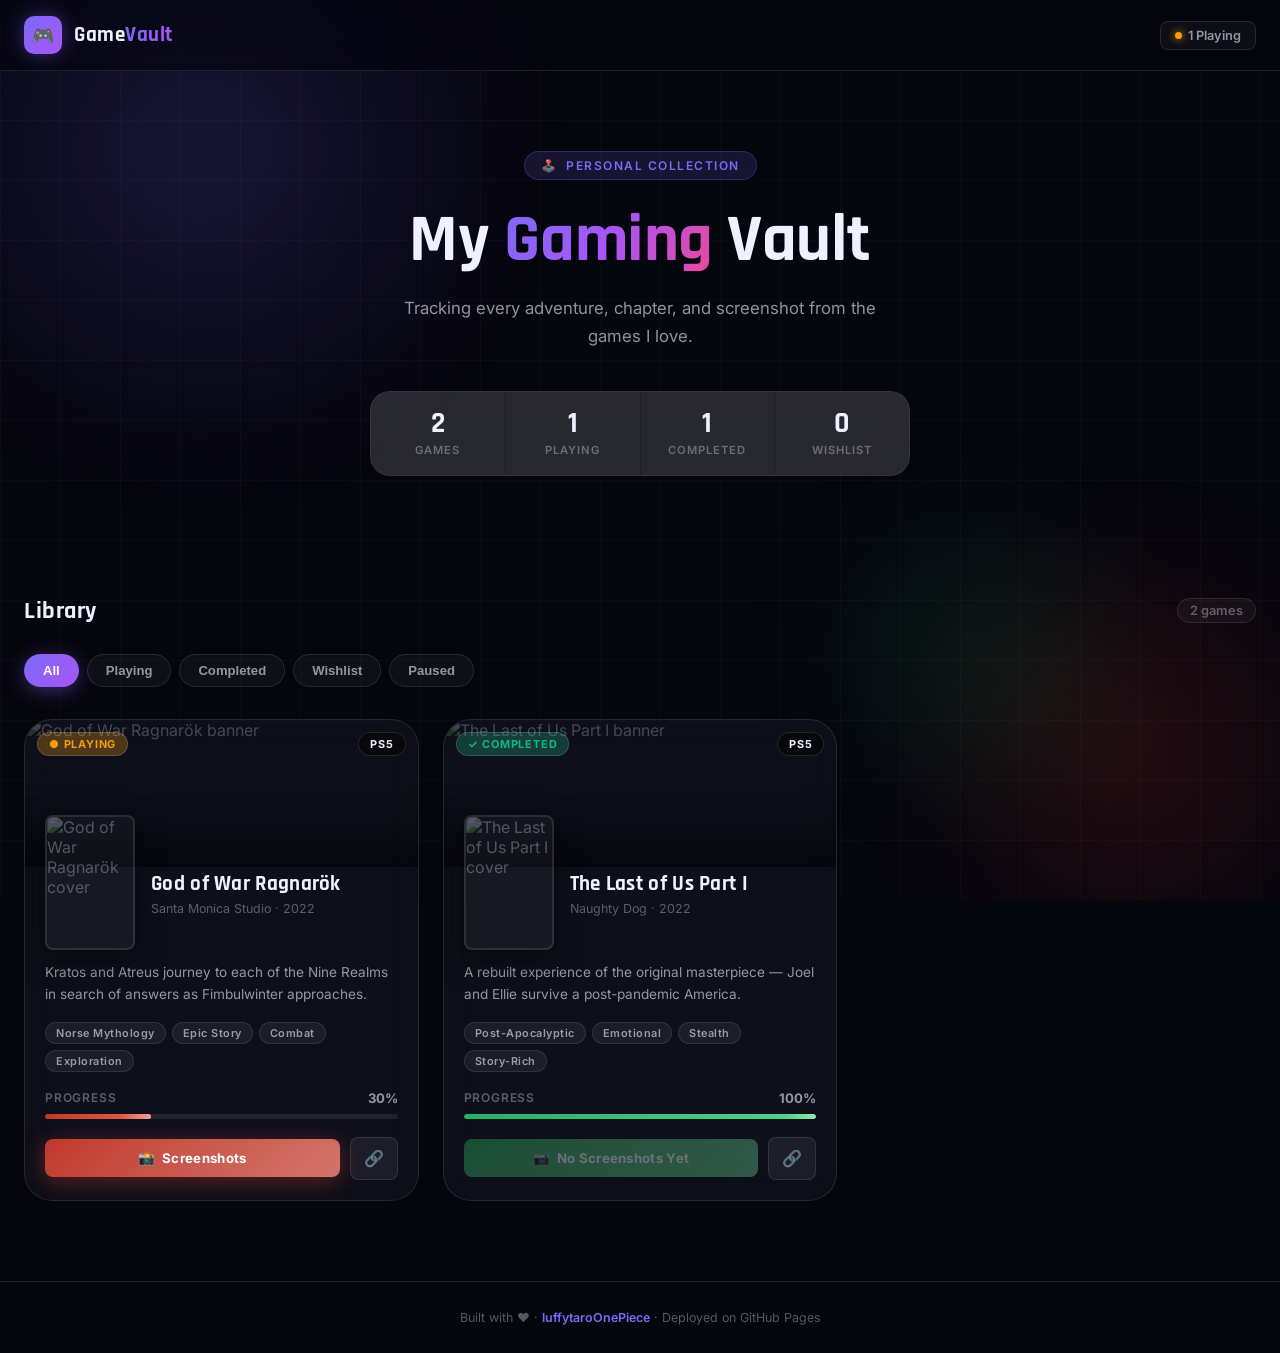
==== index.html @ b3638959 "🎮 Initial release: GameVault gaming tracker - Modern glassmorphism UI with animated background - Ste" ====
<!DOCTYPE html>
<html lang="en">
<head>
  <meta charset="UTF-8" />
  <meta name="viewport" content="width=device-width, initial-scale=1.0" />
  <meta name="description" content="A personal gaming tracker — tracking playthroughs, screenshots and progress across my favorite games." />
  <title>GameVault · My Gaming Tracker</title>
  <link rel="icon" href="data:image/svg+xml,<svg xmlns='http://www.w3.org/2000/svg' viewBox='0 0 100 100'><text y='.9em' font-size='90'>🎮</text></svg>" />
  <link rel="stylesheet" href="css/style.css" />
</head>
<body>
  <!-- Animated Background -->
  <div class="bg-canvas" aria-hidden="true">
    <div class="bg-grid"></div>
    <div class="bg-orb bg-orb-1"></div>
    <div class="bg-orb bg-orb-2"></div>
    <div class="bg-orb bg-orb-3"></div>
  </div>

  <div class="page-wrapper">
    <!-- Navigation -->
    <nav class="nav" role="navigation" aria-label="Main navigation">
      <div class="container nav-inner">
        <a href="index.html" class="nav-logo" aria-label="GameVault Home">
          <div class="nav-logo-icon" aria-hidden="true">🎮</div>
          <span class="nav-logo-text">Game<span>Vault</span></span>
        </a>
        <div class="nav-right">
          <div class="nav-stat" id="nav-playing-count" title="Currently playing">
            <span class="dot" aria-hidden="true"></span>
            <span id="playing-label">— Playing</span>
          </div>
        </div>
      </div>
    </nav>

    <main>
      <!-- Hero -->
      <section class="hero container" aria-label="Page header">
        <div class="hero-label" aria-hidden="true">🕹️ &nbsp;Personal Collection</div>
        <h1 class="hero-title">My <span>Gaming</span> Vault</h1>
        <p class="hero-subtitle">
          Tracking every adventure, chapter, and screenshot from the games I love.
        </p>

        <!-- Stats Bar -->
        <div class="stats-bar" id="stats-bar" role="region" aria-label="Collection statistics">
          <div class="stat-item">
            <div class="stat-value" id="stat-total">0</div>
            <div class="stat-label">Games</div>
          </div>
          <div class="stat-item">
            <div class="stat-value" id="stat-playing">0</div>
            <div class="stat-label">Playing</div>
          </div>
          <div class="stat-item">
            <div class="stat-value" id="stat-completed">0</div>
            <div class="stat-label">Completed</div>
          </div>
          <div class="stat-item">
            <div class="stat-value" id="stat-wishlist">0</div>
            <div class="stat-label">Wishlist</div>
          </div>
        </div>
      </section>

      <!-- Games Section -->
      <section class="container" aria-label="Game library">
        <div class="section-header">
          <h2 class="section-title">Library</h2>
          <span class="section-count" id="section-count">— games</span>
        </div>

        <!-- Filter Tabs -->
        <div class="filter-tabs" role="tablist" aria-label="Filter games by status">
          <button class="filter-tab active" role="tab" aria-selected="true"  data-filter="all"       id="tab-all">All</button>
          <button class="filter-tab"        role="tab" aria-selected="false" data-filter="playing"   id="tab-playing">Playing</button>
          <button class="filter-tab"        role="tab" aria-selected="false" data-filter="completed" id="tab-completed">Completed</button>
          <button class="filter-tab"        role="tab" aria-selected="false" data-filter="wishlist"  id="tab-wishlist">Wishlist</button>
          <button class="filter-tab"        role="tab" aria-selected="false" data-filter="paused"    id="tab-paused">Paused</button>
        </div>

        <!-- Cards -->
        <div class="games-grid" id="games-grid" role="list" aria-label="Game cards">
          <!-- Rendered by app.js -->
        </div>
      </section>
    </main>

    <!-- Footer -->
    <footer class="footer container">
      <p>Built with ❤️ · <a href="https://github.com/luffytaroOnePiece" target="_blank" rel="noopener">luffytaroOnePiece</a> · Deployed on GitHub Pages</p>
    </footer>
  </div>

  <!-- Scripts -->
  <script src="data/games.js"></script>
  <script src="js/app.js"></script>
</body>
</html>
---- css/style.css ----
/* ============================================================
   GAMING TRACKER — Global Design System
   Modern Glassmorphism · Dark Theme · Premium Feel
   ============================================================ */

@import url('https://fonts.googleapis.com/css2?family=Inter:wght@300;400;500;600;700;800;900&family=Rajdhani:wght@500;600;700&display=swap');

/* ─── CSS Custom Properties ──────────────────────────────── */
:root {
  --bg-primary: #05050d;
  --bg-secondary: #0d0d1a;
  --bg-card: rgba(255, 255, 255, 0.045);
  --bg-card-hover: rgba(255, 255, 255, 0.075);
  --glass-border: rgba(255, 255, 255, 0.10);
  --glass-border-hover: rgba(255, 255, 255, 0.22);

  --text-primary: #f0f0ff;
  --text-secondary: rgba(240, 240, 255, 0.6);
  --text-muted: rgba(240, 240, 255, 0.35);

  --accent: #7c6af7;
  --accent-glow: rgba(124, 106, 247, 0.4);
  --accent-dim: rgba(124, 106, 247, 0.15);

  --status-playing: #f59e0b;
  --status-completed: #10b981;
  --status-wishlist: #6366f1;
  --status-paused: #64748b;

  --radius-sm: 8px;
  --radius-md: 14px;
  --radius-lg: 20px;
  --radius-xl: 28px;

  --transition-fast: 0.18s cubic-bezier(0.4, 0, 0.2, 1);
  --transition-med: 0.3s cubic-bezier(0.4, 0, 0.2, 1);
  --transition-slow: 0.5s cubic-bezier(0.4, 0, 0.2, 1);

  --blur-glass: blur(22px) saturate(150%);
  --blur-heavy: blur(40px);

  --font-body: 'Inter', sans-serif;
  --font-title: 'Rajdhani', sans-serif;
}

/* ─── Reset & Base ───────────────────────────────────────── */
*,
*::before,
*::after {
  box-sizing: border-box;
  margin: 0;
  padding: 0;
}

html {
  scroll-behavior: smooth;
  -webkit-font-smoothing: antialiased;
}

body {
  font-family: var(--font-body);
  background-color: var(--bg-primary);
  color: var(--text-primary);
  min-height: 100vh;
  overflow-x: hidden;
  position: relative;
}

/* ─── Animated Background ────────────────────────────────── */
.bg-canvas {
  position: fixed;
  inset: 0;
  z-index: 0;
  overflow: hidden;
  pointer-events: none;
}

.bg-orb {
  position: absolute;
  border-radius: 50%;
  filter: var(--blur-heavy);
  opacity: 0.18;
  animation: orb-drift 20s ease-in-out infinite alternate;
}

.bg-orb-1 {
  width: 700px;
  height: 700px;
  background: radial-gradient(circle, #7c6af7 0%, transparent 70%);
  top: -200px;
  left: -150px;
  animation-duration: 22s;
}

.bg-orb-2 {
  width: 500px;
  height: 500px;
  background: radial-gradient(circle, #c0392b 0%, transparent 70%);
  bottom: -100px;
  right: -100px;
  animation-duration: 18s;
  animation-delay: -6s;
}

.bg-orb-3 {
  width: 400px;
  height: 400px;
  background: radial-gradient(circle, #27ae60 0%, transparent 70%);
  top: 50%;
  left: 60%;
  animation-duration: 26s;
  animation-delay: -12s;
  opacity: 0.12;
}

.bg-grid {
  position: absolute;
  inset: 0;
  background-image:
    linear-gradient(rgba(255, 255, 255, 0.025) 1px, transparent 1px),
    linear-gradient(90deg, rgba(255, 255, 255, 0.025) 1px, transparent 1px);
  background-size: 60px 60px;
}

@keyframes orb-drift {
  0% {
    transform: translate(0, 0) scale(1);
  }

  100% {
    transform: translate(60px, 80px) scale(1.15);
  }
}

/* ─── Layout ─────────────────────────────────────────────── */
.page-wrapper {
  position: relative;
  z-index: 1;
  min-height: 100vh;
}

.container {
  max-width: 1280px;
  margin: 0 auto;
  padding: 0 24px;
}

/* ─── Navigation ─────────────────────────────────────────── */
.nav {
  position: sticky;
  top: 0;
  z-index: 100;
  padding: 16px 0;
  background: rgba(5, 5, 13, 0.65);
  backdrop-filter: var(--blur-glass);
  -webkit-backdrop-filter: var(--blur-glass);
  border-bottom: 1px solid var(--glass-border);
}

.nav-inner {
  display: flex;
  align-items: center;
  justify-content: space-between;
  gap: 16px;
}

.nav-logo {
  display: flex;
  align-items: center;
  gap: 12px;
  text-decoration: none;
}

.nav-logo-icon {
  width: 38px;
  height: 38px;
  background: linear-gradient(135deg, var(--accent), #a855f7);
  border-radius: 10px;
  display: flex;
  align-items: center;
  justify-content: center;
  font-size: 18px;
  box-shadow: 0 0 20px var(--accent-glow);
}

.nav-logo-text {
  font-family: var(--font-title);
  font-size: 1.3rem;
  font-weight: 700;
  letter-spacing: 0.5px;
  color: var(--text-primary);
}

.nav-logo-text span {
  background: linear-gradient(90deg, var(--accent), #a855f7);
  -webkit-background-clip: text;
  -webkit-text-fill-color: transparent;
  background-clip: text;
}

.nav-right {
  display: flex;
  align-items: center;
  gap: 12px;
}

.nav-stat {
  display: flex;
  align-items: center;
  gap: 6px;
  padding: 6px 14px;
  background: var(--bg-card);
  border: 1px solid var(--glass-border);
  border-radius: var(--radius-sm);
  font-size: 0.8rem;
  font-weight: 600;
  color: var(--text-secondary);
  backdrop-filter: blur(10px);
}

.nav-stat .dot {
  width: 7px;
  height: 7px;
  border-radius: 50%;
  background: var(--status-playing);
  box-shadow: 0 0 8px var(--status-playing);
  animation: pulse-dot 2s ease-in-out infinite;
}

@keyframes pulse-dot {

  0%,
  100% {
    opacity: 1;
    transform: scale(1);
  }

  50% {
    opacity: 0.5;
    transform: scale(0.8);
  }
}

/* ─── Hero Section ───────────────────────────────────────── */
.hero {
  padding: 80px 0 60px;
  text-align: center;
}

.hero-label {
  display: inline-flex;
  align-items: center;
  gap: 8px;
  padding: 6px 16px;
  background: var(--accent-dim);
  border: 1px solid rgba(124, 106, 247, 0.25);
  border-radius: 100px;
  font-size: 0.75rem;
  font-weight: 600;
  letter-spacing: 1.5px;
  text-transform: uppercase;
  color: var(--accent);
  margin-bottom: 24px;
}

.hero-title {
  font-family: var(--font-title);
  font-size: clamp(2.4rem, 6vw, 4.2rem);
  font-weight: 700;
  line-height: 1.1;
  letter-spacing: -0.5px;
  color: var(--text-primary);
  margin-bottom: 16px;
}

.hero-title span {
  background: linear-gradient(120deg, #7c6af7, #a855f7, #ec4899);
  -webkit-background-clip: text;
  -webkit-text-fill-color: transparent;
  background-clip: text;
}

.hero-subtitle {
  font-size: 1.05rem;
  color: var(--text-secondary);
  max-width: 500px;
  margin: 0 auto 40px;
  line-height: 1.7;
}

/* ─── Stats Bar ───────────────────────────────────────────── */
.stats-bar {
  display: flex;
  justify-content: center;
  gap: 1px;
  margin-bottom: 60px;
  background: var(--glass-border);
  border: 1px solid var(--glass-border);
  border-radius: var(--radius-lg);
  overflow: hidden;
  max-width: 540px;
  margin-left: auto;
  margin-right: auto;
  backdrop-filter: blur(12px);
}

.stat-item {
  flex: 1;
  text-align: center;
  padding: 18px 20px;
  background: var(--bg-card);
  transition: background var(--transition-fast);
}

.stat-item:hover {
  background: var(--bg-card-hover);
}

.stat-value {
  font-family: var(--font-title);
  font-size: 1.8rem;
  font-weight: 700;
  color: var(--text-primary);
  line-height: 1;
}

.stat-label {
  font-size: 0.7rem;
  font-weight: 600;
  letter-spacing: 1px;
  text-transform: uppercase;
  color: var(--text-muted);
  margin-top: 4px;
}

/* ─── Section Header ──────────────────────────────────────── */
.section-header {
  display: flex;
  align-items: center;
  justify-content: space-between;
  margin-bottom: 28px;
}

.section-title {
  font-family: var(--font-title);
  font-size: 1.5rem;
  font-weight: 700;
  letter-spacing: 0.5px;
  color: var(--text-primary);
}

.section-count {
  font-size: 0.8rem;
  font-weight: 600;
  color: var(--text-muted);
  padding: 4px 12px;
  background: var(--bg-card);
  border: 1px solid var(--glass-border);
  border-radius: 100px;
}

/* ─── Filter Tabs ─────────────────────────────────────────── */
.filter-tabs {
  display: flex;
  gap: 8px;
  margin-bottom: 32px;
  flex-wrap: wrap;
}

.filter-tab {
  padding: 8px 18px;
  background: var(--bg-card);
  border: 1px solid var(--glass-border);
  border-radius: 100px;
  font-size: 0.82rem;
  font-weight: 600;
  color: var(--text-secondary);
  cursor: pointer;
  transition: all var(--transition-fast);
  user-select: none;
}

.filter-tab:hover {
  background: var(--bg-card-hover);
  border-color: var(--glass-border-hover);
  color: var(--text-primary);
}

.filter-tab.active {
  background: linear-gradient(135deg, var(--accent), #a855f7);
  border-color: transparent;
  color: #fff;
  box-shadow: 0 4px 20px var(--accent-glow);
}

/* ─── Game Cards Grid ─────────────────────────────────────── */
.games-grid {
  display: grid;
  grid-template-columns: repeat(auto-fill, minmax(340px, 1fr));
  gap: 24px;
  margin-bottom: 80px;
}

/* ─── Game Card ───────────────────────────────────────────── */
.game-card {
  background: var(--bg-card);
  border: 1px solid var(--glass-border);
  border-radius: var(--radius-xl);
  overflow: hidden;
  backdrop-filter: var(--blur-glass);
  -webkit-backdrop-filter: var(--blur-glass);
  transition: all var(--transition-med);
  cursor: pointer;
  position: relative;
  animation: card-enter 0.6s var(--transition-med) both;
}

.game-card:nth-child(1) {
  animation-delay: 0.1s;
}

.game-card:nth-child(2) {
  animation-delay: 0.2s;
}

.game-card:nth-child(3) {
  animation-delay: 0.3s;
}

.game-card:nth-child(4) {
  animation-delay: 0.4s;
}

@keyframes card-enter {
  from {
    opacity: 0;
    transform: translateY(30px);
  }

  to {
    opacity: 1;
    transform: translateY(0);
  }
}

.game-card:hover {
  transform: translateY(-6px);
  border-color: var(--glass-border-hover);
  box-shadow: 0 24px 60px rgba(0, 0, 0, 0.5);
}

/* Card accent glow (set per-card via JS inline style) */
.game-card::before {
  content: '';
  position: absolute;
  inset: 0;
  border-radius: inherit;
  opacity: 0;
  transition: opacity var(--transition-med);
  pointer-events: none;
  z-index: 0;
}

.game-card:hover::before {
  opacity: 1;
}

/* Banner Strip (landscape hero — top of card) */
.card-banner {
  position: relative;
  width: 100%;
  aspect-ratio: 16/6;
  overflow: hidden;
  flex-shrink: 0;
}

.card-banner img {
  width: 100%;
  height: 100%;
  object-fit: cover;
  transition: transform var(--transition-slow);
  filter: brightness(0.85) saturate(1.1);
}

.game-card:hover .card-banner img {
  transform: scale(1.04);
}

.card-banner-overlay {
  position: absolute;
  inset: 0;
  background: linear-gradient(to bottom, transparent 40%, rgba(5, 5, 13, 0.82) 100%);
}

/* Portrait Cover (Steam 600×900) */
.card-cover-row {
  display: flex;
  gap: 16px;
  align-items: flex-start;
  padding: 0 20px;
  margin-top: -52px;
  position: relative;
  z-index: 2;
}

.card-cover {
  width: 90px;
  flex-shrink: 0;
  border-radius: var(--radius-sm);
  overflow: hidden;
  box-shadow: 0 8px 28px rgba(0, 0, 0, 0.55);
  border: 2px solid rgba(255, 255, 255, 0.1);
  aspect-ratio: 2/3;
  background: rgba(255, 255, 255, 0.04);
}

.card-cover img {
  width: 100%;
  height: 100%;
  object-fit: cover;
  display: block;
  transition: transform var(--transition-slow);
}

.game-card:hover .card-cover img {
  transform: scale(1.04);
}

.card-cover-meta {
  flex: 1;
  min-width: 0;
  padding-top: 56px;
}

/* Status Badge */
.card-status-badge {
  position: absolute;
  top: 12px;
  left: 12px;
  padding: 4px 11px;
  border-radius: 100px;
  font-size: 0.68rem;
  font-weight: 700;
  letter-spacing: 0.8px;
  text-transform: uppercase;
  backdrop-filter: blur(12px);
  border: 1px solid rgba(255, 255, 255, 0.15);
  z-index: 3;
}

.status-playing {
  background: rgba(245, 158, 11, 0.25);
  color: #f59e0b;
}

.status-completed {
  background: rgba(16, 185, 129, 0.25);
  color: #10b981;
}

.status-wishlist {
  background: rgba(99, 102, 241, 0.25);
  color: #818cf8;
}

.status-paused {
  background: rgba(100, 116, 139, 0.25);
  color: #94a3b8;
}

.card-platform-badge {
  position: absolute;
  top: 12px;
  right: 12px;
  padding: 4px 11px;
  border-radius: 100px;
  font-size: 0.68rem;
  font-weight: 700;
  letter-spacing: 0.8px;
  background: rgba(0, 0, 0, 0.55);
  color: var(--text-primary);
  backdrop-filter: blur(12px);
  border: 1px solid rgba(255, 255, 255, 0.12);
  z-index: 3;
}

/* Card Body */
.card-body {
  padding: 12px 20px 20px;
  position: relative;
  z-index: 1;
}

.card-title {
  font-family: var(--font-title);
  font-size: 1.3rem;
  font-weight: 700;
  letter-spacing: 0.3px;
  margin-bottom: 4px;
  color: var(--text-primary);
}

.card-subtitle {
  font-size: 0.78rem;
  color: var(--text-muted);
  margin-bottom: 12px;
}

.card-description {
  font-size: 0.85rem;
  color: var(--text-secondary);
  line-height: 1.6;
  margin-bottom: 16px;
  display: -webkit-box;
  -webkit-line-clamp: 2;
  line-clamp: 2;
  -webkit-box-orient: vertical;
  overflow: hidden;
}

/* Tags */
.card-tags {
  display: flex;
  flex-wrap: wrap;
  gap: 6px;
  margin-bottom: 18px;
}

.card-tag {
  font-size: 0.68rem;
  font-weight: 600;
  letter-spacing: 0.5px;
  padding: 3px 10px;
  background: rgba(255, 255, 255, 0.06);
  border: 1px solid rgba(255, 255, 255, 0.09);
  border-radius: 100px;
  color: var(--text-secondary);
}

/* Progress */
.card-progress-section {
  margin-bottom: 18px;
}

.card-progress-header {
  display: flex;
  justify-content: space-between;
  align-items: center;
  margin-bottom: 8px;
}

.card-progress-label {
  font-size: 0.75rem;
  font-weight: 600;
  color: var(--text-muted);
  text-transform: uppercase;
  letter-spacing: 0.8px;
}

.card-progress-value {
  font-size: 0.82rem;
  font-weight: 700;
  color: var(--text-secondary);
}

.progress-bar-track {
  height: 5px;
  background: rgba(255, 255, 255, 0.08);
  border-radius: 100px;
  overflow: hidden;
}

.progress-bar-fill {
  height: 100%;
  border-radius: 100px;
  transition: width 1.2s cubic-bezier(0.4, 0, 0.2, 1);
  position: relative;
}

.progress-bar-fill::after {
  content: '';
  position: absolute;
  right: 0;
  top: 0;
  bottom: 0;
  width: 30px;
  background: linear-gradient(90deg, transparent, rgba(255, 255, 255, 0.4));
  border-radius: 100px;
}

/* Card Actions */
.card-actions {
  display: flex;
  gap: 10px;
  align-items: center;
}

.btn-primary {
  flex: 1;
  padding: 11px 16px;
  border: none;
  border-radius: var(--radius-sm);
  font-family: var(--font-body);
  font-size: 0.83rem;
  font-weight: 700;
  letter-spacing: 0.3px;
  cursor: pointer;
  transition: all var(--transition-fast);
  display: flex;
  align-items: center;
  justify-content: center;
  gap: 7px;
  text-decoration: none;
  white-space: nowrap;
}

.btn-accent {
  background: linear-gradient(135deg, var(--game-accent, var(--accent)), color-mix(in srgb, var(--game-accent, var(--accent)) 70%, #fff));
  color: #fff;
  box-shadow: 0 4px 20px var(--game-glow, var(--accent-glow));
}

.btn-accent:hover {
  transform: translateY(-1px);
  box-shadow: 0 8px 30px var(--game-glow, var(--accent-glow));
}

.btn-accent:disabled,
.btn-accent.disabled {
  opacity: 0.4;
  cursor: not-allowed;
  transform: none;
  box-shadow: none;
}

.btn-ghost {
  padding: 11px 13px;
  background: rgba(255, 255, 255, 0.06);
  border: 1px solid var(--glass-border);
  border-radius: var(--radius-sm);
  color: var(--text-secondary);
  cursor: pointer;
  transition: all var(--transition-fast);
  font-size: 1rem;
  display: flex;
  align-items: center;
}

.btn-ghost:hover {
  background: rgba(255, 255, 255, 0.1);
  border-color: var(--glass-border-hover);
  color: var(--text-primary);
}

/* ─── Footer ─────────────────────────────────────────────── */
.footer {
  padding: 28px 0;
  border-top: 1px solid var(--glass-border);
  text-align: center;
  font-size: 0.78rem;
  color: var(--text-muted);
}

.footer a {
  color: var(--accent);
  text-decoration: none;
  font-weight: 600;
  transition: color var(--transition-fast);
}

.footer a:hover {
  color: var(--text-primary);
}

/* ─── Empty State ─────────────────────────────────────────── */
.empty-state {
  text-align: center;
  padding: 80px 24px;
  color: var(--text-muted);
  grid-column: 1 / -1;
}

.empty-state-icon {
  font-size: 3rem;
  margin-bottom: 16px;
  opacity: 0.4;
}

.empty-state-text {
  font-size: 1rem;
}

/* ─── Game Detail Page ───────────────────────────────────── */
.detail-hero {
  position: relative;
  height: 420px;
  overflow: hidden;
  margin-bottom: -80px;
}

.detail-hero-bg {
  position: absolute;
  inset: 0;
}

.detail-hero-bg img {
  width: 100%;
  height: 100%;
  object-fit: cover;
  filter: brightness(0.35) saturate(1.2);
}

.detail-hero-gradient {
  position: absolute;
  inset: 0;
  background: linear-gradient(to bottom,
      transparent 0%,
      rgba(5, 5, 13, 0.3) 50%,
      var(--bg-primary) 100%);
}

.detail-content {
  position: relative;
  padding-top: 40px;
}

.detail-card {
  background: var(--bg-card);
  border: 1px solid var(--glass-border);
  border-radius: var(--radius-xl);
  backdrop-filter: var(--blur-glass);
  -webkit-backdrop-filter: var(--blur-glass);
  padding: 32px;
  margin-bottom: 32px;
}

.detail-header {
  display: flex;
  gap: 28px;
  align-items: flex-start;
  margin-bottom: 24px;
}

.detail-cover-thumb {
  width: 130px;
  flex-shrink: 0;
  border-radius: var(--radius-md);
  overflow: hidden;
  box-shadow: 0 8px 32px rgba(0, 0, 0, 0.5);
}

.detail-cover-thumb img {
  width: 100%;
  height: auto;
  display: block;
}

.detail-meta {
  flex: 1;
  min-width: 0;
}

.back-link {
  display: inline-flex;
  align-items: center;
  gap: 7px;
  color: var(--text-muted);
  text-decoration: none;
  font-size: 0.82rem;
  font-weight: 600;
  margin-bottom: 16px;
  transition: color var(--transition-fast);
  letter-spacing: 0.3px;
}

.back-link:hover {
  color: var(--text-primary);
}

.detail-title {
  font-family: var(--font-title);
  font-size: clamp(1.6rem, 4vw, 2.4rem);
  font-weight: 700;
  margin-bottom: 6px;
  line-height: 1.1;
}

.detail-subtitle {
  font-size: 0.85rem;
  color: var(--text-muted);
  margin-bottom: 14px;
}

.detail-badges {
  display: flex;
  flex-wrap: wrap;
  gap: 8px;
  margin-bottom: 16px;
}

.detail-description {
  font-size: 0.92rem;
  color: var(--text-secondary);
  line-height: 1.7;
}

/* ─── Chapter Accordion ───────────────────────────────────── */
.chapters-section {
  margin-bottom: 32px;
}

.chapters-title {
  font-family: var(--font-title);
  font-size: 1.3rem;
  font-weight: 700;
  margin-bottom: 16px;
  color: var(--text-primary);
}

.chapter-item {
  background: var(--bg-card);
  border: 1px solid var(--glass-border);
  border-radius: var(--radius-md);
  overflow: hidden;
  backdrop-filter: blur(10px);
  -webkit-backdrop-filter: blur(10px);
  margin-bottom: 10px;
  transition: border-color var(--transition-fast);
}

.chapter-item.open {
  border-color: var(--glass-border-hover);
}

.chapter-header {
  display: flex;
  align-items: center;
  gap: 14px;
  padding: 18px 20px;
  cursor: pointer;
  user-select: none;
  transition: background var(--transition-fast);
}

.chapter-header:hover {
  background: rgba(255, 255, 255, 0.03);
}

.chapter-number {
  font-family: var(--font-title);
  font-size: 0.7rem;
  font-weight: 700;
  letter-spacing: 1.5px;
  padding: 4px 10px;
  border-radius: 100px;
  background: var(--chapter-accent, rgba(124, 106, 247, 0.2));
  color: var(--chapter-accent-text, var(--accent));
  text-transform: uppercase;
  white-space: nowrap;
}

.chapter-name {
  flex: 1;
  font-size: 0.96rem;
  font-weight: 600;
  color: var(--text-primary);
}

.chapter-count {
  font-size: 0.78rem;
  color: var(--text-muted);
  white-space: nowrap;
}

.chapter-chevron {
  font-size: 0.7rem;
  color: var(--text-muted);
  transition: transform var(--transition-fast);
}

.chapter-item.open .chapter-chevron {
  transform: rotate(180deg);
}

.chapter-body {
  display: none;
  padding: 0 20px 20px;
}

.chapter-item.open .chapter-body {
  display: block;
}

/* ─── Screenshot Grid ─────────────────────────────────────── */
.screenshot-grid {
  display: grid;
  grid-template-columns: repeat(auto-fill, minmax(200px, 1fr));
  gap: 10px;
}

.screenshot-thumb {
  aspect-ratio: 16/9;
  border-radius: var(--radius-sm);
  overflow: hidden;
  cursor: pointer;
  position: relative;
  background: rgba(255, 255, 255, 0.04);
}

.screenshot-thumb img {
  width: 100%;
  height: 100%;
  object-fit: cover;
  transition: transform var(--transition-med);
  display: block;
}

.screenshot-thumb:hover img {
  transform: scale(1.08);
}

.screenshot-thumb-overlay {
  position: absolute;
  inset: 0;
  background: rgba(0, 0, 0, 0.35);
  display: flex;
  align-items: center;
  justify-content: center;
  opacity: 0;
  transition: opacity var(--transition-fast);
  font-size: 1.4rem;
}

.screenshot-thumb:hover .screenshot-thumb-overlay {
  opacity: 1;
}

/* Loading skeleton */
.screenshot-thumb.loading {
  animation: skeleton-shimmer 1.5s infinite;
}

@keyframes skeleton-shimmer {
  0% {
    background: rgba(255, 255, 255, 0.04);
  }

  50% {
    background: rgba(255, 255, 255, 0.09);
  }

  100% {
    background: rgba(255, 255, 255, 0.04);
  }
}

/* ─── Lightbox ────────────────────────────────────────────── */
.lightbox {
  position: fixed;
  inset: 0;
  z-index: 1000;
  display: flex;
  align-items: center;
  justify-content: center;
  background: rgba(0, 0, 0, 0.92);
  backdrop-filter: blur(10px);
  -webkit-backdrop-filter: blur(10px);
  opacity: 0;
  pointer-events: none;
  transition: opacity var(--transition-med);
}

.lightbox.visible {
  opacity: 1;
  pointer-events: all;
}

.lightbox-close {
  position: absolute;
  top: 20px;
  right: 20px;
  width: 44px;
  height: 44px;
  background: rgba(255, 255, 255, 0.1);
  border: 1px solid rgba(255, 255, 255, 0.15);
  border-radius: 50%;
  color: #fff;
  font-size: 1.2rem;
  cursor: pointer;
  display: flex;
  align-items: center;
  justify-content: center;
  transition: all var(--transition-fast);
  z-index: 10;
}

.lightbox-close:hover {
  background: rgba(255, 255, 255, 0.2);
}

.lightbox-img-wrap {
  position: relative;
  max-width: 90vw;
  max-height: 85vh;
  display: flex;
  align-items: center;
  justify-content: center;
}

.lightbox-img {
  max-width: 90vw;
  max-height: 85vh;
  border-radius: var(--radius-md);
  object-fit: contain;
  box-shadow: 0 24px 80px rgba(0, 0, 0, 0.7);
  transition: opacity var(--transition-fast);
}

.lightbox-nav {
  position: absolute;
  top: 50%;
  transform: translateY(-50%);
  width: 48px;
  height: 48px;
  background: rgba(255, 255, 255, 0.1);
  border: 1px solid rgba(255, 255, 255, 0.15);
  border-radius: 50%;
  color: #fff;
  font-size: 1rem;
  cursor: pointer;
  display: flex;
  align-items: center;
  justify-content: center;
  transition: all var(--transition-fast);
}

.lightbox-nav:hover {
  background: rgba(255, 255, 255, 0.2);
}

.lightbox-prev {
  left: -64px;
}

.lightbox-next {
  right: -64px;
}

.lightbox-counter {
  position: absolute;
  bottom: -36px;
  left: 50%;
  transform: translateX(-50%);
  font-size: 0.8rem;
  color: rgba(255, 255, 255, 0.5);
  white-space: nowrap;
}

.lightbox-info {
  position: absolute;
  bottom: 24px;
  left: 0;
  right: 0;
  text-align: center;
}

/* ─── Loading / Spinner ───────────────────────────────────── */
.loading-overlay {
  display: flex;
  flex-direction: column;
  align-items: center;
  padding: 60px;
  gap: 16px;
  color: var(--text-muted);
  font-size: 0.9rem;
}

.spinner {
  width: 36px;
  height: 36px;
  border: 3px solid rgba(255, 255, 255, 0.08);
  border-top-color: var(--accent);
  border-radius: 50%;
  animation: spin 0.9s linear infinite;
}

@keyframes spin {
  to {
    transform: rotate(360deg);
  }
}

/* ─── Error State ─────────────────────────────────────────── */
.error-state {
  text-align: center;
  padding: 48px;
  color: #ef4444;
  font-size: 0.92rem;
  opacity: 0.8;
}

/* ─── Utility ─────────────────────────────────────────────── */
.sr-only {
  position: absolute;
  width: 1px;
  height: 1px;
  overflow: hidden;
  clip: rect(0, 0, 0, 0);
}

.hidden {
  display: none !important;
}

/* ─── Responsive ─────────────────────────────────────────── */
@media (max-width: 768px) {
  .hero {
    padding: 50px 0 40px;
  }

  .stats-bar {
    max-width: 100%;
  }

  .games-grid {
    grid-template-columns: 1fr;
  }

  .detail-hero {
    height: 280px;
  }

  .detail-header {
    flex-direction: column;
    gap: 16px;
  }

  .detail-cover-thumb {
    width: 100%;
    max-width: 200px;
  }

  .lightbox-prev {
    left: 8px;
  }

  .lightbox-next {
    right: 8px;
  }

  .lightbox-img {
    max-width: 95vw;
  }

  .screenshot-grid {
    grid-template-columns: repeat(2, 1fr);
  }
}

@media (max-width: 480px) {
  .container {
    padding: 0 16px;
  }

  .nav-stat {
    display: none;
  }

  .filter-tabs {
    gap: 6px;
  }

  .filter-tab {
    padding: 6px 14px;
    font-size: 0.78rem;
  }

  .card-body {
    padding: 16px;
  }
}
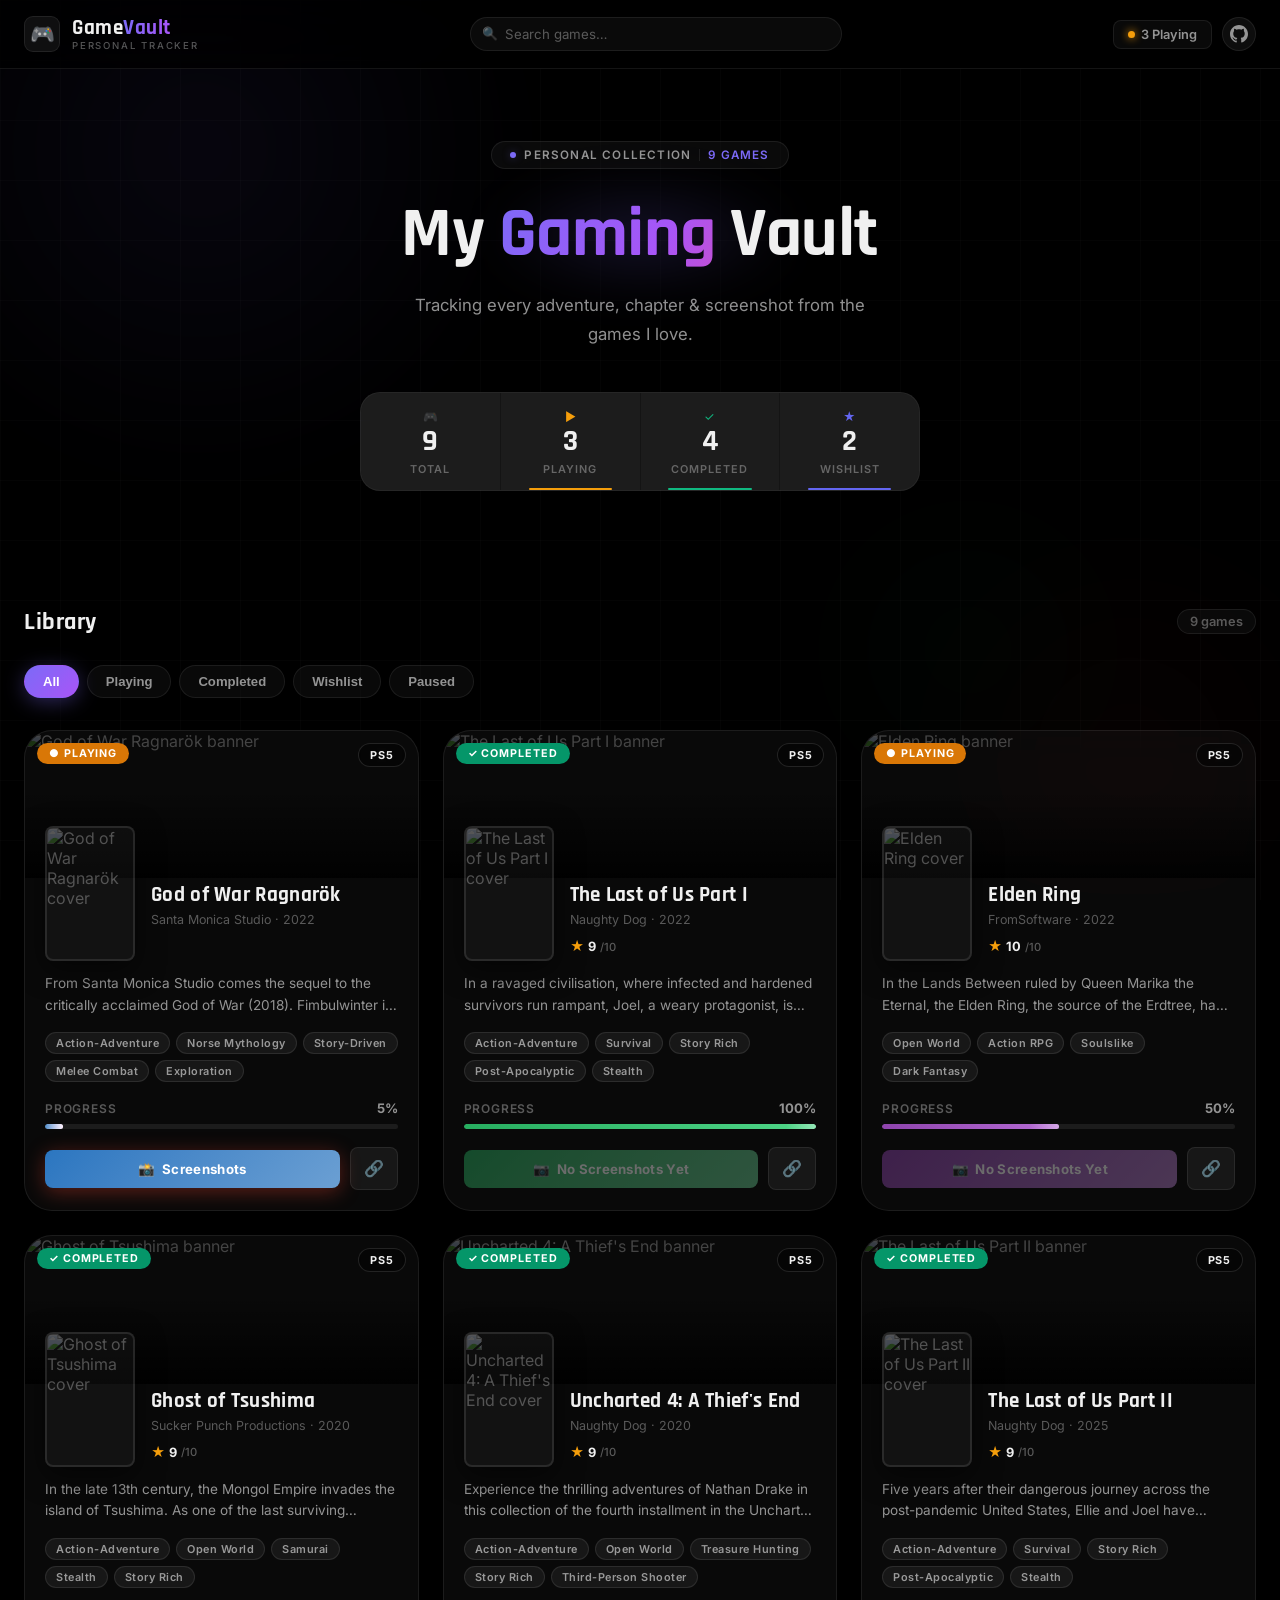
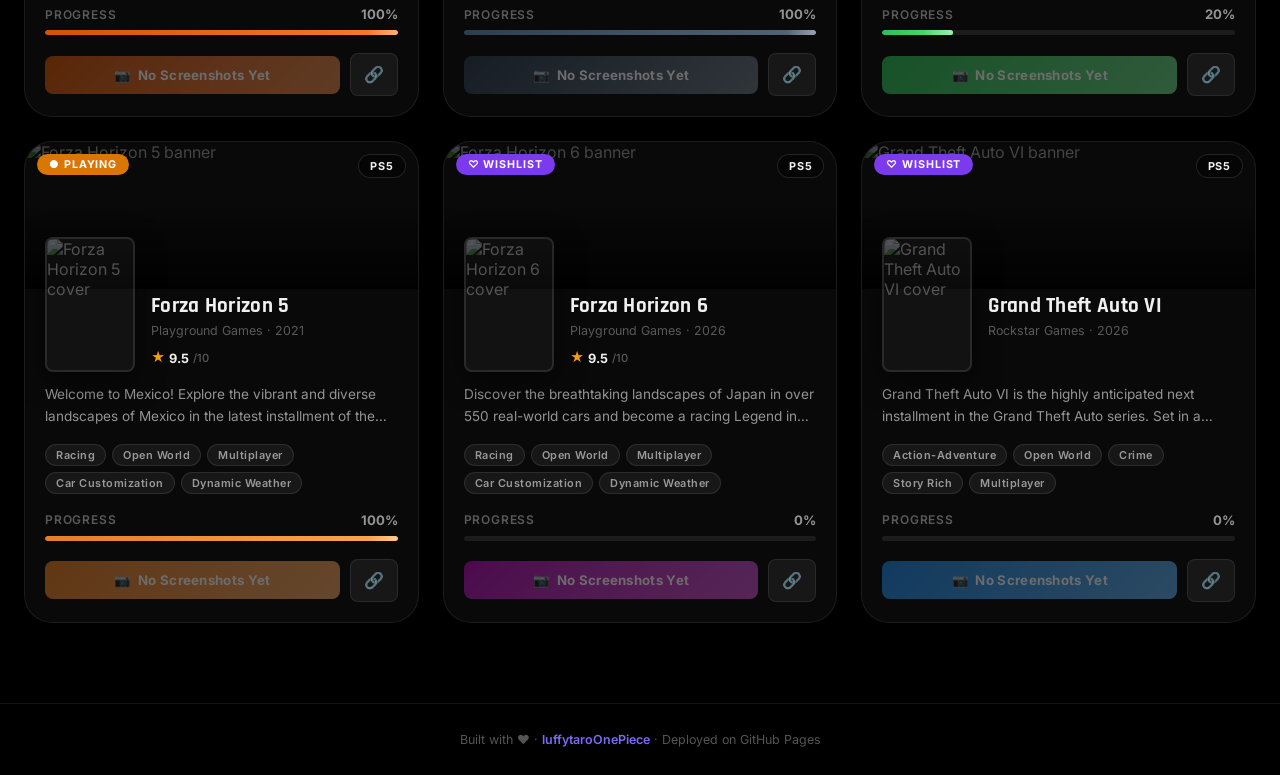
==== commit 74946b11: "games" ====
--- a/index.html
+++ b/index.html
@@ -23,13 +23,35 @@
       <div class="container nav-inner">
         <a href="index.html" class="nav-logo" aria-label="GameVault Home">
           <div class="nav-logo-icon" aria-hidden="true">🎮</div>
-          <span class="nav-logo-text">Game<span>Vault</span></span>
+          <div class="nav-logo-wordmark">
+            <span class="nav-logo-text">Game<span>Vault</span></span>
+            <span class="nav-logo-tagline">Personal Tracker</span>
+          </div>
         </a>
+
+        <div class="nav-center">
+          <div class="nav-search-wrap">
+            <span class="nav-search-icon" aria-hidden="true">🔍</span>
+            <input
+              type="text"
+              class="nav-search"
+              id="nav-search"
+              placeholder="Search games…"
+              aria-label="Search games"
+              autocomplete="off"
+              spellcheck="false"
+            />
+          </div>
+        </div>
+
         <div class="nav-right">
           <div class="nav-stat" id="nav-playing-count" title="Currently playing">
             <span class="dot" aria-hidden="true"></span>
             <span id="playing-label">— Playing</span>
           </div>
+          <a href="https://github.com/luffytaroOnePiece" target="_blank" rel="noopener" class="nav-github" aria-label="GitHub profile" title="GitHub">
+            <svg width="18" height="18" viewBox="0 0 24 24" fill="currentColor" aria-hidden="true"><path d="M12 0C5.37 0 0 5.37 0 12c0 5.3 3.438 9.8 8.205 11.385.6.113.82-.258.82-.577 0-.285-.01-1.04-.015-2.04-3.338.724-4.042-1.61-4.042-1.61-.546-1.385-1.335-1.755-1.335-1.755-1.087-.744.084-.729.084-.729 1.205.084 1.838 1.236 1.838 1.236 1.07 1.835 2.809 1.305 3.495.998.108-.776.417-1.305.76-1.605-2.665-.3-5.466-1.332-5.466-5.93 0-1.31.465-2.38 1.235-3.22-.135-.303-.54-1.523.105-3.176 0 0 1.005-.322 3.3 1.23.96-.267 1.98-.399 3-.405 1.02.006 2.04.138 3 .405 2.28-1.552 3.285-1.23 3.285-1.23.645 1.653.24 2.873.12 3.176.765.84 1.23 1.91 1.23 3.22 0 4.61-2.805 5.625-5.475 5.92.42.36.81 1.096.81 2.22 0 1.606-.015 2.896-.015 3.286 0 .315.21.69.825.57C20.565 21.795 24 17.295 24 12c0-6.63-5.37-12-12-12z"/></svg>
+          </a>
         </div>
       </div>
     </nav>
@@ -37,27 +59,41 @@
     <main>
       <!-- Hero -->
       <section class="hero container" aria-label="Page header">
-        <div class="hero-label" aria-hidden="true">🕹️ &nbsp;Personal Collection</div>
-        <h1 class="hero-title">My <span>Gaming</span> Vault</h1>
+        <div class="hero-eyebrow">
+          <span class="hero-dot" aria-hidden="true"></span>
+          <span class="hero-eyebrow-text">Personal Collection</span>
+          <span class="hero-divider" aria-hidden="true"></span>
+          <span class="hero-eyebrow-sub" id="hero-game-count">Loading…</span>
+        </div>
+
+        <div class="hero-title-wrap">
+          <div class="hero-title-glow" aria-hidden="true"></div>
+          <h1 class="hero-title">My <em>Gaming</em> Vault</h1>
+        </div>
+
         <p class="hero-subtitle">
-          Tracking every adventure, chapter, and screenshot from the games I love.
+          Tracking every adventure, chapter &amp; screenshot from the games I love.
         </p>
 
         <!-- Stats Bar -->
         <div class="stats-bar" id="stats-bar" role="region" aria-label="Collection statistics">
           <div class="stat-item">
+            <div class="stat-icon" aria-hidden="true">🎮</div>
             <div class="stat-value" id="stat-total">0</div>
-            <div class="stat-label">Games</div>
+            <div class="stat-label">Total</div>
           </div>
-          <div class="stat-item">
+          <div class="stat-item stat-playing">
+            <div class="stat-icon" aria-hidden="true">▶</div>
             <div class="stat-value" id="stat-playing">0</div>
             <div class="stat-label">Playing</div>
           </div>
-          <div class="stat-item">
+          <div class="stat-item stat-completed">
+            <div class="stat-icon" aria-hidden="true">✓</div>
             <div class="stat-value" id="stat-completed">0</div>
             <div class="stat-label">Completed</div>
           </div>
-          <div class="stat-item">
+          <div class="stat-item stat-wishlist">
+            <div class="stat-icon" aria-hidden="true">★</div>
             <div class="stat-value" id="stat-wishlist">0</div>
             <div class="stat-label">Wishlist</div>
           </div>
--- a/css/style.css
+++ b/css/style.css
@@ -7,20 +7,20 @@
 
 /* ─── CSS Custom Properties ──────────────────────────────── */
 :root {
-  --bg-primary: #05050d;
-  --bg-secondary: #0d0d1a;
-  --bg-card: rgba(255, 255, 255, 0.045);
-  --bg-card-hover: rgba(255, 255, 255, 0.075);
-  --glass-border: rgba(255, 255, 255, 0.10);
-  --glass-border-hover: rgba(255, 255, 255, 0.22);
-
-  --text-primary: #f0f0ff;
-  --text-secondary: rgba(240, 240, 255, 0.6);
-  --text-muted: rgba(240, 240, 255, 0.35);
+  --bg-primary: #000000;
+  --bg-secondary: #0a0a0a;
+  --bg-card: rgba(255, 255, 255, 0.035);
+  --bg-card-hover: rgba(255, 255, 255, 0.06);
+  --glass-border: rgba(255, 255, 255, 0.08);
+  --glass-border-hover: rgba(255, 255, 255, 0.18);
+
+  --text-primary: #f0f0f0;
+  --text-secondary: rgba(240, 240, 240, 0.6);
+  --text-muted: rgba(240, 240, 240, 0.35);
 
   --accent: #7c6af7;
-  --accent-glow: rgba(124, 106, 247, 0.4);
-  --accent-dim: rgba(124, 106, 247, 0.15);
+  --accent-glow: rgba(124, 106, 247, 0.35);
+  --accent-dim: rgba(124, 106, 247, 0.12);
 
   --status-playing: #f59e0b;
   --status-completed: #10b981;
@@ -36,7 +36,7 @@
   --transition-med: 0.3s cubic-bezier(0.4, 0, 0.2, 1);
   --transition-slow: 0.5s cubic-bezier(0.4, 0, 0.2, 1);
 
-  --blur-glass: blur(22px) saturate(150%);
+  --blur-glass: blur(22px) saturate(140%);
   --blur-heavy: blur(40px);
 
   --font-body: 'Inter', sans-serif;
@@ -79,7 +79,7 @@
   position: absolute;
   border-radius: 50%;
   filter: var(--blur-heavy);
-  opacity: 0.18;
+  opacity: 0.06;
   animation: orb-drift 20s ease-in-out infinite alternate;
 }
 
@@ -95,7 +95,7 @@
 .bg-orb-2 {
   width: 500px;
   height: 500px;
-  background: radial-gradient(circle, #c0392b 0%, transparent 70%);
+  background: radial-gradient(circle, #6b1a1a 0%, transparent 70%);
   bottom: -100px;
   right: -100px;
   animation-duration: 18s;
@@ -105,20 +105,20 @@
 .bg-orb-3 {
   width: 400px;
   height: 400px;
-  background: radial-gradient(circle, #27ae60 0%, transparent 70%);
+  background: radial-gradient(circle, #166534 0%, transparent 70%);
   top: 50%;
   left: 60%;
   animation-duration: 26s;
   animation-delay: -12s;
-  opacity: 0.12;
+  opacity: 0.04;
 }
 
 .bg-grid {
   position: absolute;
   inset: 0;
   background-image:
-    linear-gradient(rgba(255, 255, 255, 0.025) 1px, transparent 1px),
-    linear-gradient(90deg, rgba(255, 255, 255, 0.025) 1px, transparent 1px);
+    linear-gradient(rgba(255, 255, 255, 0.015) 1px, transparent 1px),
+    linear-gradient(90deg, rgba(255, 255, 255, 0.015) 1px, transparent 1px);
   background-size: 60px 60px;
 }
 
@@ -151,7 +151,7 @@
   top: 0;
   z-index: 100;
   padding: 16px 0;
-  background: rgba(5, 5, 13, 0.65);
+  background: rgba(0, 0, 0, 0.75);
   backdrop-filter: var(--blur-glass);
   -webkit-backdrop-filter: var(--blur-glass);
   border-bottom: 1px solid var(--glass-border);
@@ -172,15 +172,22 @@
 }
 
 .nav-logo-icon {
-  width: 38px;
-  height: 38px;
-  background: linear-gradient(135deg, var(--accent), #a855f7);
-  border-radius: 10px;
+  width: 36px;
+  height: 36px;
+  border-radius: 9px;
   display: flex;
   align-items: center;
   justify-content: center;
-  font-size: 18px;
-  box-shadow: 0 0 20px var(--accent-glow);
+  font-size: 20px;
+  background: rgba(255, 255, 255, 0.06);
+  border: 1px solid var(--glass-border);
+  flex-shrink: 0;
+}
+
+.nav-logo-wordmark {
+  display: flex;
+  flex-direction: column;
+  gap: 1px;
 }
 
 .nav-logo-text {
@@ -189,6 +196,7 @@
   font-weight: 700;
   letter-spacing: 0.5px;
   color: var(--text-primary);
+  line-height: 1.1;
 }
 
 .nav-logo-text span {
@@ -198,10 +206,96 @@
   background-clip: text;
 }
 
+.nav-logo-tagline {
+  font-size: 0.6rem;
+  font-weight: 500;
+  letter-spacing: 1.8px;
+  text-transform: uppercase;
+  color: var(--text-muted);
+}
+
+/* ─── Nav Center (Search) ─────────────────────────────── */
+.nav-center {
+  flex: 1;
+  display: flex;
+  justify-content: center;
+  padding: 0 24px;
+  max-width: 420px;
+  margin: 0 auto;
+}
+
+.nav-search-wrap {
+  position: relative;
+  width: 100%;
+  display: flex;
+  align-items: center;
+}
+
+.nav-search-icon {
+  position: absolute;
+  left: 12px;
+  font-size: 0.8rem;
+  pointer-events: none;
+  opacity: 0.5;
+  line-height: 1;
+}
+
+.nav-search {
+  width: 100%;
+  padding: 8px 14px 8px 34px;
+  background: rgba(255, 255, 255, 0.04);
+  border: 1px solid var(--glass-border);
+  border-radius: 100px;
+  font-family: var(--font-body);
+  font-size: 0.83rem;
+  color: var(--text-primary);
+  outline: none;
+  transition: all var(--transition-fast);
+  -webkit-appearance: none;
+  appearance: none;
+}
+
+.nav-search::placeholder {
+  color: var(--text-muted);
+}
+
+.nav-search:focus {
+  background: rgba(255, 255, 255, 0.07);
+  border-color: rgba(124, 106, 247, 0.4);
+  box-shadow: 0 0 0 3px rgba(124, 106, 247, 0.1);
+}
+
+.nav-search::-webkit-search-cancel-button {
+  -webkit-appearance: none;
+  appearance: none;
+}
+
 .nav-right {
   display: flex;
   align-items: center;
-  gap: 12px;
+  gap: 10px;
+}
+
+/* GitHub icon button */
+.nav-github {
+  width: 34px;
+  height: 34px;
+  display: flex;
+  align-items: center;
+  justify-content: center;
+  border-radius: 50%;
+  background: rgba(255, 255, 255, 0.05);
+  border: 1px solid var(--glass-border);
+  color: var(--text-secondary);
+  text-decoration: none;
+  transition: all var(--transition-fast);
+  flex-shrink: 0;
+}
+
+.nav-github:hover {
+  background: rgba(255, 255, 255, 0.1);
+  border-color: var(--glass-border-hover);
+  color: var(--text-primary);
 }
 
 .nav-stat {
@@ -243,48 +337,102 @@
 
 /* ─── Hero Section ───────────────────────────────────────── */
 .hero {
-  padding: 80px 0 60px;
+  padding: 72px 0 56px;
   text-align: center;
 }
 
-.hero-label {
+/* Eyebrow pill */
+.hero-eyebrow {
   display: inline-flex;
   align-items: center;
   gap: 8px;
-  padding: 6px 16px;
-  background: var(--accent-dim);
-  border: 1px solid rgba(124, 106, 247, 0.25);
+  padding: 6px 18px;
+  background: rgba(255, 255, 255, 0.04);
+  border: 1px solid var(--glass-border);
   border-radius: 100px;
-  font-size: 0.75rem;
+  margin-bottom: 28px;
+  font-size: 0.73rem;
   font-weight: 600;
-  letter-spacing: 1.5px;
+  letter-spacing: 1.2px;
   text-transform: uppercase;
+}
+
+.hero-dot {
+  width: 6px;
+  height: 6px;
+  border-radius: 50%;
+  background: var(--accent);
+  box-shadow: 0 0 8px var(--accent-glow);
+  animation: pulse-dot 2s ease-in-out infinite;
+  flex-shrink: 0;
+}
+
+.hero-eyebrow-text {
+  color: var(--text-secondary);
+}
+
+.hero-divider {
+  width: 1px;
+  height: 12px;
+  background: var(--glass-border);
+  flex-shrink: 0;
+}
+
+.hero-eyebrow-sub {
   color: var(--accent);
-  margin-bottom: 24px;
+}
+
+/* Title + glow wrap */
+.hero-title-wrap {
+  position: relative;
+  display: block;
+  margin-bottom: 18px;
+}
+
+.hero-title-glow {
+  position: absolute;
+  top: 50%;
+  left: 50%;
+  transform: translate(-50%, -50%);
+  width: 320px;
+  height: 120px;
+  background: radial-gradient(ellipse, rgba(124, 106, 247, 0.18) 0%, transparent 70%);
+  pointer-events: none;
+  z-index: 0;
+  filter: blur(24px);
 }
 
 .hero-title {
   font-family: var(--font-title);
-  font-size: clamp(2.4rem, 6vw, 4.2rem);
+  font-size: clamp(2.6rem, 6.5vw, 4.4rem);
   font-weight: 700;
-  line-height: 1.1;
+  line-height: 1.08;
   letter-spacing: -0.5px;
   color: var(--text-primary);
-  margin-bottom: 16px;
-}
-
-.hero-title span {
-  background: linear-gradient(120deg, #7c6af7, #a855f7, #ec4899);
+  position: relative;
+  z-index: 1;
+}
+
+.hero-title em {
+  font-style: normal;
+  background: linear-gradient(120deg, #7c6af7 0%, #a855f7 40%, #ec4899 80%, #f59e0b 100%);
+  background-size: 200% auto;
   -webkit-background-clip: text;
   -webkit-text-fill-color: transparent;
   background-clip: text;
+  animation: gradient-pan 4s linear infinite;
+}
+
+@keyframes gradient-pan {
+  0% { background-position: 0% center; }
+  100% { background-position: 200% center; }
 }
 
 .hero-subtitle {
   font-size: 1.05rem;
   color: var(--text-secondary);
   max-width: 500px;
-  margin: 0 auto 40px;
+  margin: 0 auto 44px;
   line-height: 1.7;
 }
 
@@ -298,7 +446,7 @@
   border: 1px solid var(--glass-border);
   border-radius: var(--radius-lg);
   overflow: hidden;
-  max-width: 540px;
+  max-width: 560px;
   margin-left: auto;
   margin-right: auto;
   backdrop-filter: blur(12px);
@@ -307,25 +455,53 @@
 .stat-item {
   flex: 1;
   text-align: center;
-  padding: 18px 20px;
+  padding: 18px 16px 14px;
   background: var(--bg-card);
   transition: background var(--transition-fast);
-}
+  position: relative;
+}
+
+.stat-item::after {
+  content: '';
+  position: absolute;
+  bottom: 0;
+  left: 20%;
+  width: 60%;
+  height: 2px;
+  border-radius: 2px;
+  background: transparent;
+  transition: background var(--transition-fast);
+}
+
+.stat-item.stat-playing::after  { background: var(--status-playing); }
+.stat-item.stat-completed::after { background: var(--status-completed); }
+.stat-item.stat-wishlist::after  { background: var(--status-wishlist); }
 
 .stat-item:hover {
   background: var(--bg-card-hover);
 }
 
+.stat-icon {
+  font-size: 0.75rem;
+  color: var(--text-muted);
+  margin-bottom: 4px;
+  line-height: 1;
+}
+
+.stat-item.stat-playing  .stat-icon { color: var(--status-playing); }
+.stat-item.stat-completed .stat-icon { color: var(--status-completed); }
+.stat-item.stat-wishlist  .stat-icon { color: var(--status-wishlist); }
+
 .stat-value {
   font-family: var(--font-title);
-  font-size: 1.8rem;
+  font-size: 1.9rem;
   font-weight: 700;
   color: var(--text-primary);
   line-height: 1;
 }
 
 .stat-label {
-  font-size: 0.7rem;
+  font-size: 0.68rem;
   font-weight: 600;
   letter-spacing: 1px;
   text-transform: uppercase;
@@ -489,7 +665,7 @@
 .card-banner-overlay {
   position: absolute;
   inset: 0;
-  background: linear-gradient(to bottom, transparent 40%, rgba(5, 5, 13, 0.82) 100%);
+  background: linear-gradient(to bottom, transparent 40%, rgba(0, 0, 0, 0.88) 100%);
 }
 
 /* Portrait Cover (Steam 600×900) */
@@ -532,41 +708,43 @@
   padding-top: 56px;
 }
 
-/* Status Badge */
+/* Status Badge — solid coloured pill, white text */
 .card-status-badge {
   position: absolute;
   top: 12px;
   left: 12px;
-  padding: 4px 11px;
+  padding: 4px 12px;
   border-radius: 100px;
-  font-size: 0.68rem;
+  font-size: 0.67rem;
   font-weight: 700;
-  letter-spacing: 0.8px;
+  letter-spacing: 0.9px;
   text-transform: uppercase;
-  backdrop-filter: blur(12px);
-  border: 1px solid rgba(255, 255, 255, 0.15);
+  color: #fff;
   z-index: 3;
+  border: none;
 }
 
 .status-playing {
-  background: rgba(245, 158, 11, 0.25);
-  color: #f59e0b;
-}
-
+  background: #d97706;
+}
+
+/* amber-600  */
 .status-completed {
-  background: rgba(16, 185, 129, 0.25);
-  color: #10b981;
-}
-
+  background: #059669;
+}
+
+/* emerald-600 */
 .status-wishlist {
-  background: rgba(99, 102, 241, 0.25);
-  color: #818cf8;
-}
-
+  background: #7c3aed;
+}
+
+/* violet-600  */
 .status-paused {
-  background: rgba(100, 116, 139, 0.25);
-  color: #94a3b8;
-}
+  background: #475569;
+}
+
+/* slate-600   */
+
 
 .card-platform-badge {
   position: absolute;
@@ -603,8 +781,46 @@
 .card-subtitle {
   font-size: 0.78rem;
   color: var(--text-muted);
-  margin-bottom: 12px;
-}
+  margin-bottom: 8px;
+}
+
+/* Star rating — hub cards */
+.card-rating {
+  display: inline-flex;
+  align-items: center;
+  gap: 4px;
+  font-size: 0.8rem;
+  font-weight: 700;
+  color: var(--text-primary);
+  margin-bottom: 2px;
+}
+
+.card-rating-star {
+  color: #f59e0b;
+  font-size: 0.85rem;
+  line-height: 1;
+}
+
+.card-rating-total {
+  font-size: 0.7rem;
+  font-weight: 500;
+  color: var(--text-muted);
+}
+
+/* Star rating — detail page (inline badge) */
+.detail-rating {
+  display: inline-flex;
+  align-items: center;
+  gap: 4px;
+  padding: 4px 12px;
+  background: rgba(245, 158, 11, 0.12);
+  border: 1px solid rgba(245, 158, 11, 0.28);
+  border-radius: 100px;
+  font-size: 0.78rem;
+  font-weight: 700;
+  color: var(--text-primary);
+}
+
 
 .card-description {
   font-size: 0.85rem;
@@ -793,9 +1009,9 @@
 /* ─── Game Detail Page ───────────────────────────────────── */
 .detail-hero {
   position: relative;
-  height: 420px;
+  height: 460px;
   overflow: hidden;
-  margin-bottom: -80px;
+  margin-bottom: -400px;
 }
 
 .detail-hero-bg {
@@ -807,21 +1023,22 @@
   width: 100%;
   height: 100%;
   object-fit: cover;
-  filter: brightness(0.35) saturate(1.2);
+  filter: brightness(0.28) saturate(1.3);
+  transform: scale(1.04);
 }
 
 .detail-hero-gradient {
   position: absolute;
   inset: 0;
   background: linear-gradient(to bottom,
-      transparent 0%,
-      rgba(5, 5, 13, 0.3) 50%,
+      rgba(0, 0, 0, 0.05) 0%,
+      rgba(0, 0, 0, 0.25) 40%,
       var(--bg-primary) 100%);
 }
 
 .detail-content {
   position: relative;
-  padding-top: 40px;
+  padding-top: 0;
 }
 
 .detail-card {
@@ -830,28 +1047,31 @@
   border-radius: var(--radius-xl);
   backdrop-filter: var(--blur-glass);
   -webkit-backdrop-filter: var(--blur-glass);
-  padding: 32px;
-  margin-bottom: 32px;
+  padding: 28px 32px;
+  margin-bottom: 24px;
 }
 
 .detail-header {
   display: flex;
   gap: 28px;
   align-items: flex-start;
-  margin-bottom: 24px;
+  margin-bottom: 20px;
 }
 
 .detail-cover-thumb {
-  width: 130px;
+  width: 150px;
   flex-shrink: 0;
   border-radius: var(--radius-md);
   overflow: hidden;
-  box-shadow: 0 8px 32px rgba(0, 0, 0, 0.5);
+  box-shadow: 0 12px 40px rgba(0, 0, 0, 0.6);
+  border: 2px solid rgba(255, 255, 255, 0.08);
+  aspect-ratio: 2/3;
 }
 
 .detail-cover-thumb img {
   width: 100%;
-  height: auto;
+  height: 100%;
+  object-fit: cover;
   display: block;
 }
 
@@ -868,7 +1088,7 @@
   text-decoration: none;
   font-size: 0.82rem;
   font-weight: 600;
-  margin-bottom: 16px;
+  margin-bottom: 24px;
   transition: color var(--transition-fast);
   letter-spacing: 0.3px;
 }
@@ -893,9 +1113,22 @@
 
 .detail-badges {
   display: flex;
+  flex-direction: column;
+  gap: 10px;
+  margin-bottom: 16px;
+}
+
+.detail-badges-row {
+  display: flex;
+  align-items: center;
   flex-wrap: wrap;
   gap: 8px;
-  margin-bottom: 16px;
+}
+
+.detail-tags-row {
+  display: flex;
+  flex-wrap: wrap;
+  gap: 6px;
 }
 
 .detail-description {
@@ -906,15 +1139,16 @@
 
 /* ─── Chapter Accordion ───────────────────────────────────── */
 .chapters-section {
-  margin-bottom: 32px;
+  margin-bottom: 40px;
 }
 
 .chapters-title {
   font-family: var(--font-title);
-  font-size: 1.3rem;
+  font-size: 1.2rem;
   font-weight: 700;
-  margin-bottom: 16px;
-  color: var(--text-primary);
+  margin-bottom: 14px;
+  color: var(--text-primary);
+  letter-spacing: 0.3px;
 }
 
 .chapter-item {
@@ -924,58 +1158,59 @@
   overflow: hidden;
   backdrop-filter: blur(10px);
   -webkit-backdrop-filter: blur(10px);
-  margin-bottom: 10px;
-  transition: border-color var(--transition-fast);
+  margin-bottom: 8px;
+  transition: border-color var(--transition-fast), background var(--transition-fast);
 }
 
 .chapter-item.open {
   border-color: var(--glass-border-hover);
+  background: rgba(255, 255, 255, 0.04);
 }
 
 .chapter-header {
   display: flex;
   align-items: center;
-  gap: 14px;
-  padding: 18px 20px;
+  gap: 12px;
+  padding: 16px 20px;
   cursor: pointer;
   user-select: none;
   transition: background var(--transition-fast);
+  border-left: 3px solid transparent;
+  transition: border-color var(--transition-fast), background var(--transition-fast);
+}
+
+.chapter-item.open .chapter-header {
+  border-left-color: var(--game-accent, var(--accent));
 }
 
 .chapter-header:hover {
   background: rgba(255, 255, 255, 0.03);
 }
 
-.chapter-number {
-  font-family: var(--font-title);
-  font-size: 0.7rem;
-  font-weight: 700;
-  letter-spacing: 1.5px;
-  padding: 4px 10px;
-  border-radius: 100px;
-  background: var(--chapter-accent, rgba(124, 106, 247, 0.2));
-  color: var(--chapter-accent-text, var(--accent));
-  text-transform: uppercase;
-  white-space: nowrap;
-}
-
 .chapter-name {
   flex: 1;
-  font-size: 0.96rem;
+  font-size: 0.93rem;
   font-weight: 600;
   color: var(--text-primary);
+  letter-spacing: 0.1px;
 }
 
 .chapter-count {
-  font-size: 0.78rem;
+  font-size: 0.75rem;
+  font-weight: 500;
   color: var(--text-muted);
   white-space: nowrap;
+  background: rgba(255, 255, 255, 0.06);
+  padding: 3px 10px;
+  border-radius: 100px;
+  border: 1px solid rgba(255, 255, 255, 0.08);
 }
 
 .chapter-chevron {
-  font-size: 0.7rem;
+  font-size: 0.6rem;
   color: var(--text-muted);
-  transition: transform var(--transition-fast);
+  transition: transform var(--transition-med);
+  margin-left: 4px;
 }
 
 .chapter-item.open .chapter-chevron {
@@ -984,7 +1219,7 @@
 
 .chapter-body {
   display: none;
-  padding: 0 20px 20px;
+  padding: 4px 20px 20px;
 }
 
 .chapter-item.open .chapter-body {
@@ -994,8 +1229,8 @@
 /* ─── Screenshot Grid ─────────────────────────────────────── */
 .screenshot-grid {
   display: grid;
-  grid-template-columns: repeat(auto-fill, minmax(200px, 1fr));
-  gap: 10px;
+  grid-template-columns: repeat(auto-fill, minmax(220px, 1fr));
+  gap: 12px;
 }
 
 .screenshot-thumb {
@@ -1005,30 +1240,46 @@
   cursor: pointer;
   position: relative;
   background: rgba(255, 255, 255, 0.04);
+  transition: transform var(--transition-fast), box-shadow var(--transition-fast);
+}
+
+.screenshot-thumb:hover {
+  transform: scale(1.02);
+  box-shadow: 0 8px 28px rgba(0, 0, 0, 0.5);
+  z-index: 2;
 }
 
 .screenshot-thumb img {
   width: 100%;
   height: 100%;
   object-fit: cover;
+  display: block;
   transition: transform var(--transition-med);
-  display: block;
 }
 
 .screenshot-thumb:hover img {
-  transform: scale(1.08);
+  transform: scale(1.06);
 }
 
 .screenshot-thumb-overlay {
   position: absolute;
   inset: 0;
-  background: rgba(0, 0, 0, 0.35);
+  background: rgba(0, 0, 0, 0.3);
   display: flex;
   align-items: center;
   justify-content: center;
   opacity: 0;
   transition: opacity var(--transition-fast);
-  font-size: 1.4rem;
+}
+
+.screenshot-thumb-overlay::after {
+  content: '';
+  width: 36px;
+  height: 36px;
+  border: 2px solid rgba(255, 255, 255, 0.8);
+  border-radius: 50%;
+  background: rgba(255, 255, 255, 0.12) url("data:image/svg+xml,%3Csvg xmlns='http://www.w3.org/2000/svg' viewBox='0 0 20 20' fill='white'%3E%3Cpath d='M3 8a5 5 0 1110 0A5 5 0 013 8zm5-7a7 7 0 104.192 12.606l3.1 3.1a1 1 0 001.415-1.414l-3.1-3.1A7 7 0 008 1z'/%3E%3C/svg%3E") center/18px no-repeat;
+  backdrop-filter: blur(4px);
 }
 
 .screenshot-thumb:hover .screenshot-thumb-overlay {
@@ -1075,6 +1326,7 @@
   pointer-events: all;
 }
 
+/* Lightbox close — top right */
 .lightbox-close {
   position: absolute;
   top: 20px;
@@ -1090,12 +1342,41 @@
   display: flex;
   align-items: center;
   justify-content: center;
-  transition: all var(--transition-fast);
+  transition: background var(--transition-fast);
   z-index: 10;
 }
 
 .lightbox-close:hover {
+  background: rgba(255, 255, 255, 0.22);
+}
+
+/* Download button — top left */
+.lightbox-download {
+  position: absolute;
+  top: 20px;
+  left: 20px;
+  display: inline-flex;
+  align-items: center;
+  gap: 6px;
+  padding: 10px 18px;
+  background: rgba(255, 255, 255, 0.1);
+  border: 1px solid rgba(255, 255, 255, 0.18);
+  border-radius: 100px;
+  color: #fff;
+  font-size: 0.8rem;
+  font-weight: 600;
+  letter-spacing: 0.3px;
+  text-decoration: none;
+  cursor: pointer;
+  transition: background var(--transition-fast), border-color var(--transition-fast);
+  backdrop-filter: blur(10px);
+  -webkit-backdrop-filter: blur(10px);
+  z-index: 10;
+}
+
+.lightbox-download:hover {
   background: rgba(255, 255, 255, 0.2);
+  border-color: rgba(255, 255, 255, 0.3);
 }
 
 .lightbox-img-wrap {
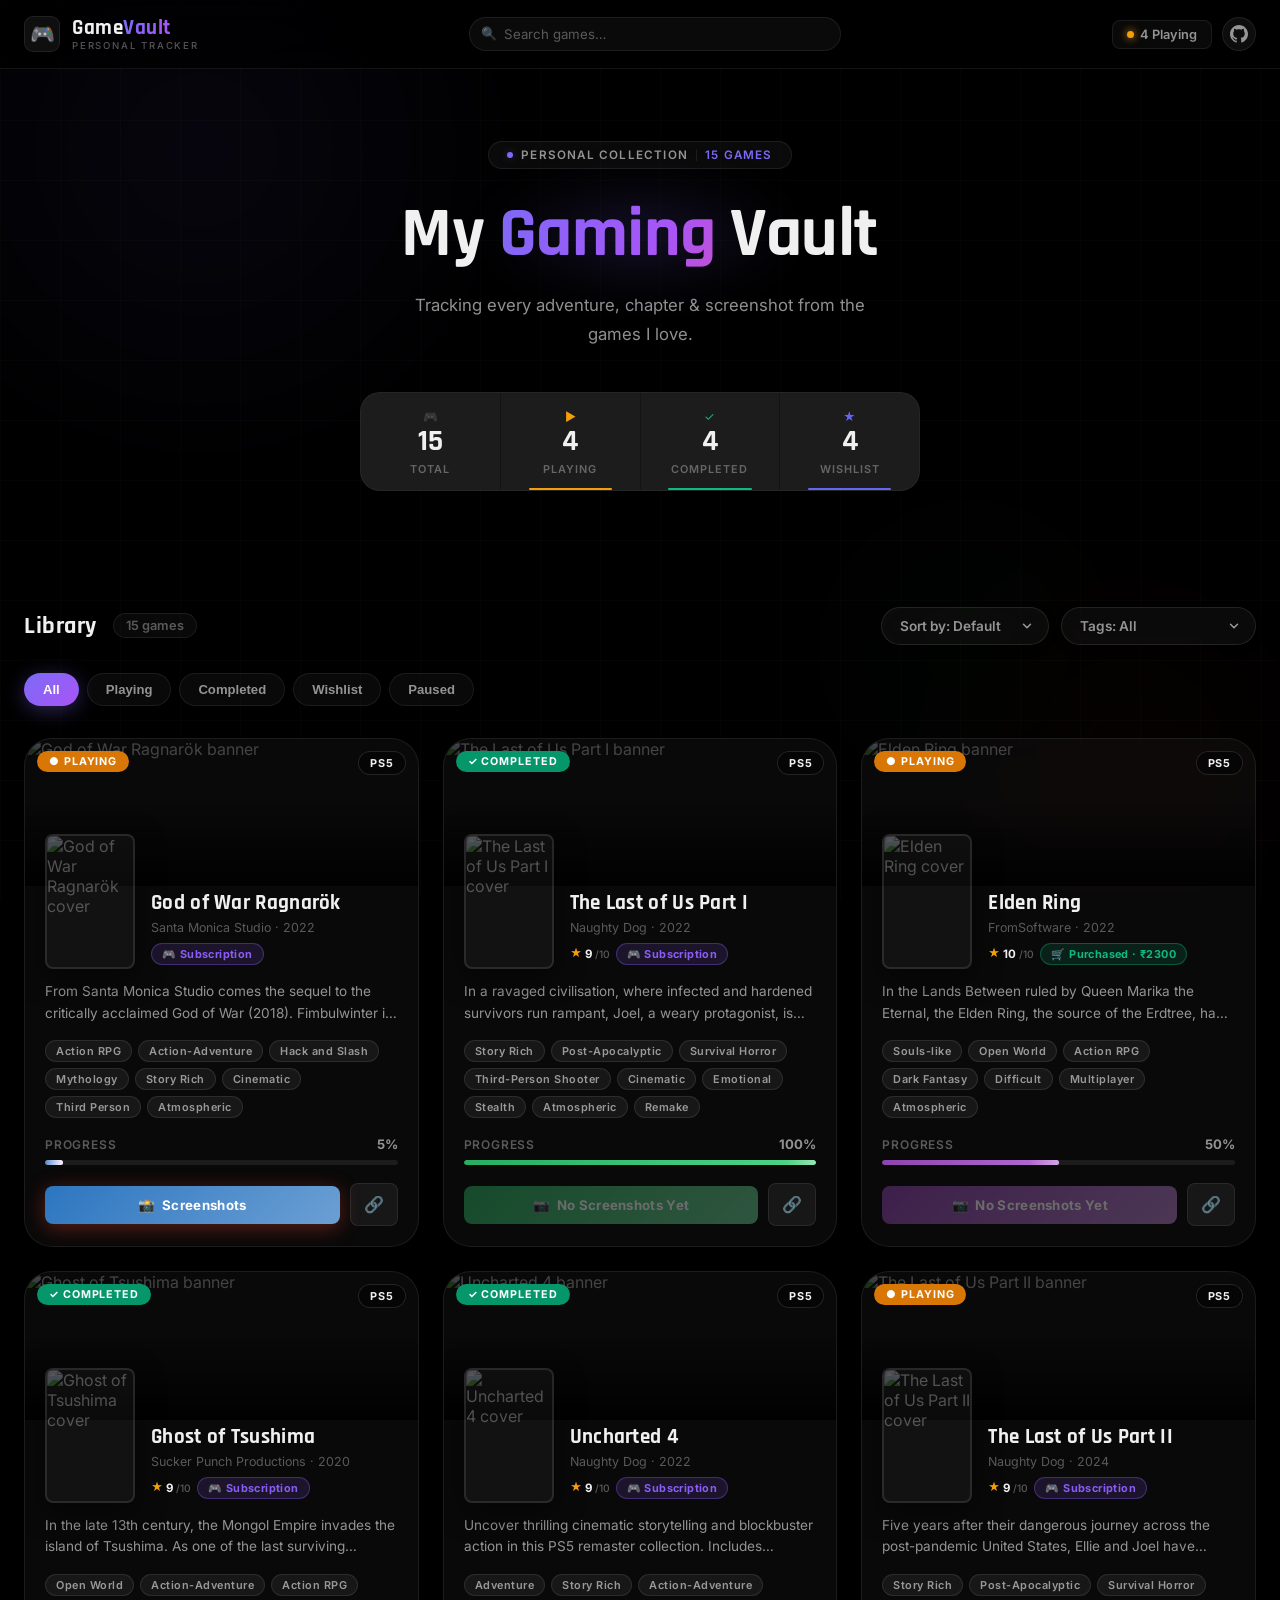
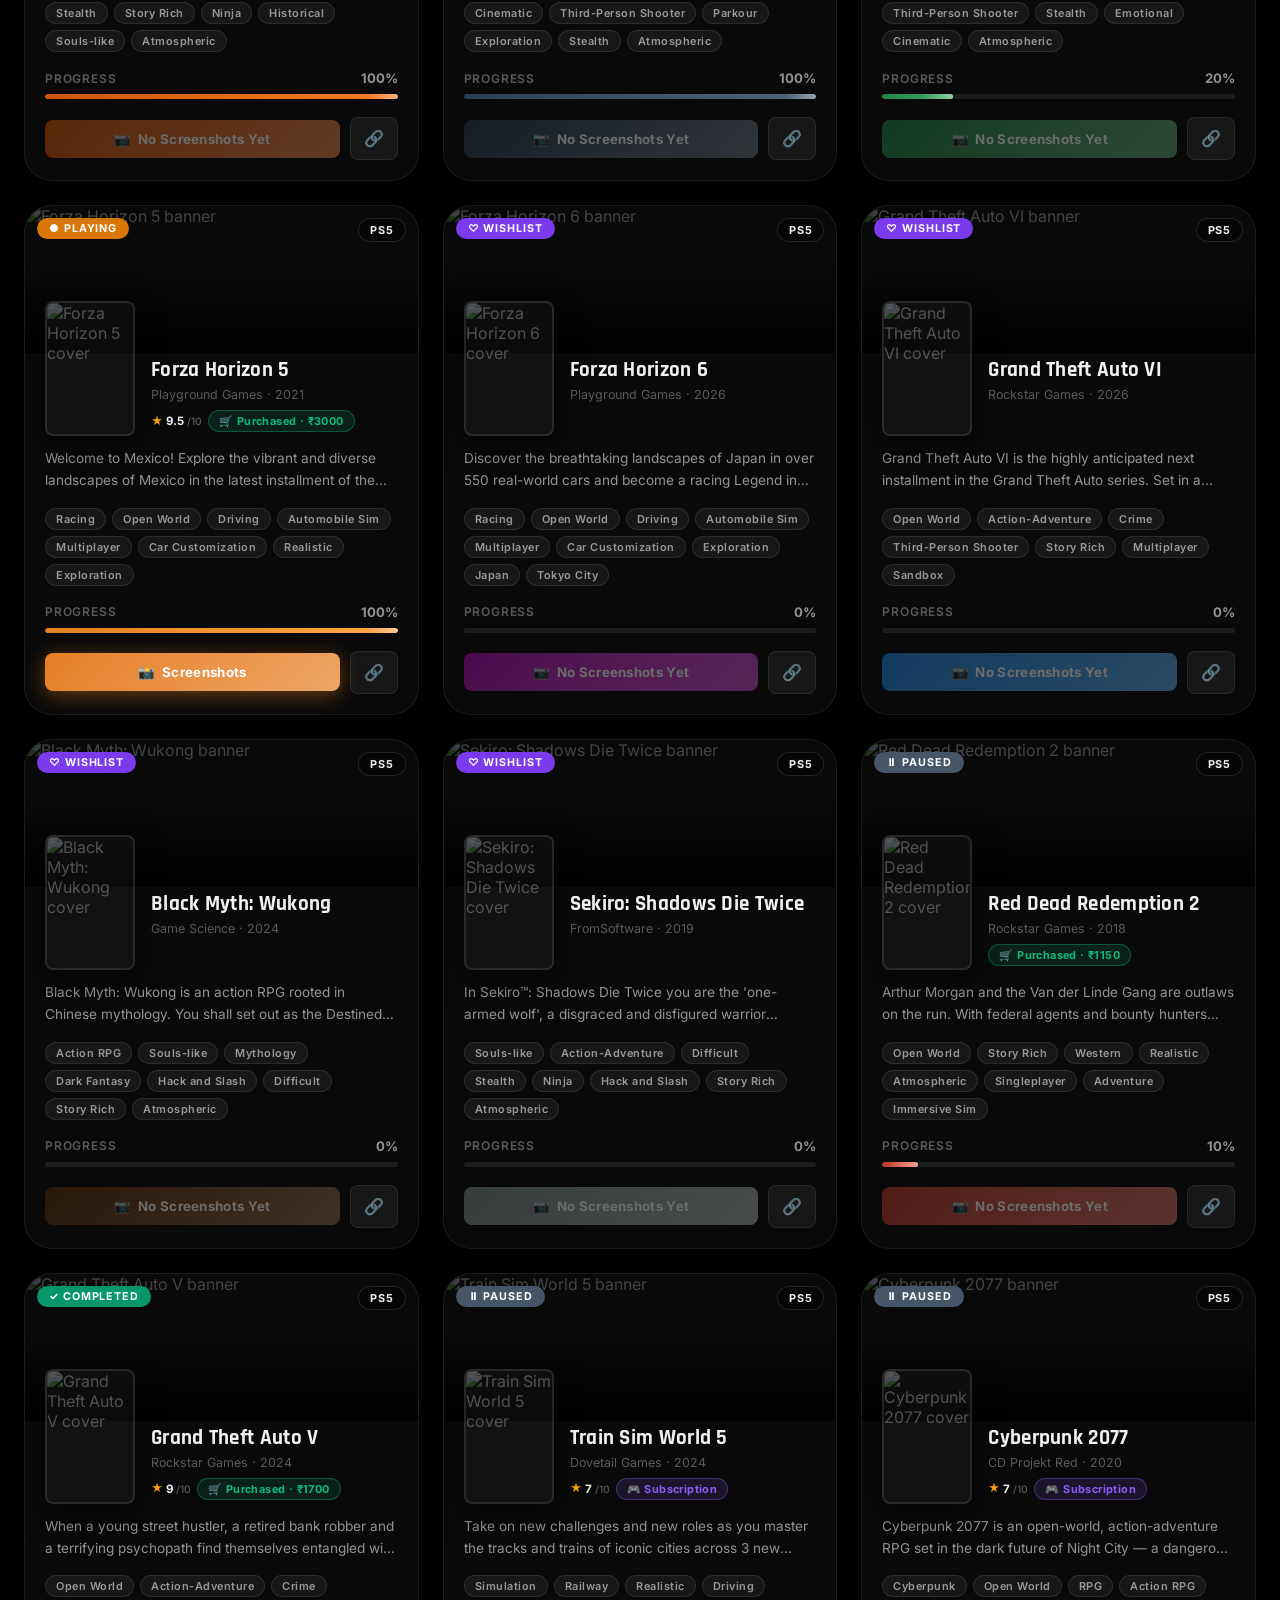
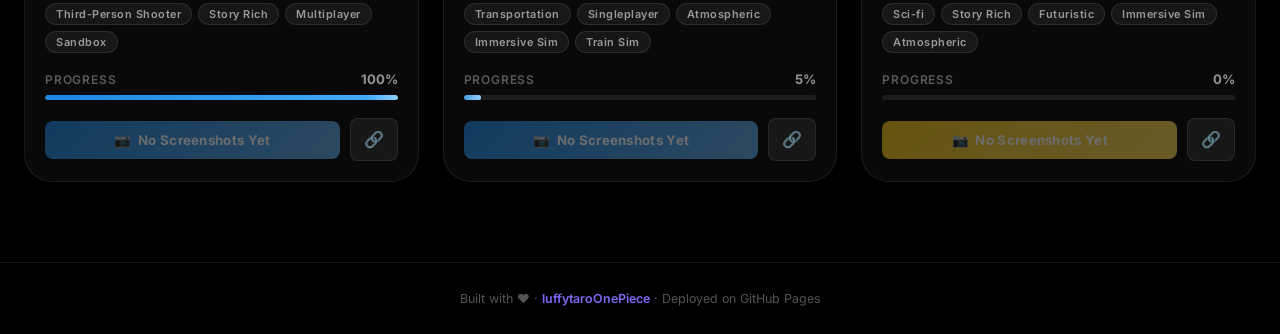
==== commit d8108317: "games" ====
--- a/index.html
+++ b/index.html
@@ -103,8 +103,25 @@
       <!-- Games Section -->
       <section class="container" aria-label="Game library">
         <div class="section-header">
-          <h2 class="section-title">Library</h2>
-          <span class="section-count" id="section-count">— games</span>
+          <div class="section-header-left">
+            <h2 class="section-title">Library</h2>
+            <span class="section-count" id="section-count">— games</span>
+          </div>
+          <div class="section-header-right">
+            <select id="sort-select" class="control-select" aria-label="Sort games">
+              <option value="default">Sort by: Default</option>
+              <option value="title-asc">Title: A-Z</option>
+              <option value="title-desc">Title: Z-A</option>
+              <option value="year-desc">Newest First</option>
+              <option value="year-asc">Oldest First</option>
+              <option value="rating-desc">Highest Rated</option>
+              <option value="progress-desc">Highest Progress</option>
+            </select>
+            <select id="tag-select" class="control-select" aria-label="Filter by tag">
+              <option value="all">Tags: All</option>
+              <!-- Populated by JS -->
+            </select>
+          </div>
         </div>
 
         <!-- Filter Tabs -->
--- a/css/style.css
+++ b/css/style.css
@@ -515,7 +515,61 @@
   align-items: center;
   justify-content: space-between;
   margin-bottom: 28px;
-}
+  flex-wrap: wrap;
+  gap: 16px;
+}
+
+.section-header-left {
+  display: flex;
+  align-items: center;
+  gap: 16px;
+}
+
+.section-header-right {
+  display: flex;
+  align-items: center;
+  gap: 12px;
+  flex-wrap: wrap;
+}
+
+.control-select {
+  padding: 10px 36px 10px 18px;
+  background: rgba(255, 255, 255, 0.04);
+  backdrop-filter: blur(16px);
+  -webkit-backdrop-filter: blur(16px);
+  border: 1px solid rgba(255, 255, 255, 0.1);
+  border-radius: 100px;
+  font-family: var(--font-body);
+  font-size: 0.85rem;
+  font-weight: 600;
+  color: var(--text-secondary);
+  cursor: pointer;
+  appearance: none;
+  -webkit-appearance: none;
+  transition: all 0.3s cubic-bezier(0.4, 0, 0.2, 1);
+  background-image: url("data:image/svg+xml,%3Csvg xmlns='http://www.w3.org/2000/svg' width='16' height='16' viewBox='0 0 24 24' fill='none' stroke='rgba(255, 255, 255, 0.6)' stroke-width='2.5' stroke-linecap='round' stroke-linejoin='round'%3E%3Cpolyline points='6 9 12 15 18 9'%3E%3C/polyline%3E%3C/svg%3E");
+  background-repeat: no-repeat;
+  background-position: right 14px center;
+  background-size: 14px;
+  box-shadow: 0 4px 12px rgba(0, 0, 0, 0.1);
+}
+
+.control-select:hover, .control-select:focus {
+  background-color: rgba(255, 255, 255, 0.08);
+  border-color: rgba(124, 106, 247, 0.4);
+  color: var(--text-primary);
+  outline: none;
+  box-shadow: 0 0 0 3px rgba(124, 106, 247, 0.15), 0 6px 16px rgba(0, 0, 0, 0.2);
+  background-image: url("data:image/svg+xml,%3Csvg xmlns='http://www.w3.org/2000/svg' width='16' height='16' viewBox='0 0 24 24' fill='none' stroke='%23ffffff' stroke-width='2.5' stroke-linecap='round' stroke-linejoin='round'%3E%3Cpolyline points='6 9 12 15 18 9'%3E%3C/polyline%3E%3C/svg%3E");
+}
+
+.control-select option {
+  background-color: #121212;
+  color: #fff;
+  font-weight: 500;
+  padding: 12px;
+}
+
 
 .section-title {
   font-family: var(--font-title);
@@ -784,25 +838,33 @@
   margin-bottom: 8px;
 }
 
+/* Inline row: rating + ownership badge side by side */
+.card-meta-row {
+  display: flex;
+  align-items: center;
+  flex-wrap: wrap;
+  gap: 6px;
+  margin-top: 4px;
+}
+
 /* Star rating — hub cards */
 .card-rating {
   display: inline-flex;
   align-items: center;
-  gap: 4px;
-  font-size: 0.8rem;
+  gap: 3px;
+  font-size: 0.72rem;
   font-weight: 700;
   color: var(--text-primary);
-  margin-bottom: 2px;
 }
 
 .card-rating-star {
   color: #f59e0b;
-  font-size: 0.85rem;
+  font-size: 0.72rem;
   line-height: 1;
 }
 
 .card-rating-total {
-  font-size: 0.7rem;
+  font-size: 0.64rem;
   font-weight: 500;
   color: var(--text-muted);
 }
@@ -819,6 +881,30 @@
   font-size: 0.78rem;
   font-weight: 700;
   color: var(--text-primary);
+}
+
+/* Ownership badge — Bought / Subscription */
+.card-ownership-badge {
+  display: inline-flex;
+  align-items: center;
+  gap: 5px;
+  padding: 3px 10px;
+  border-radius: 100px;
+  font-size: 0.68rem;
+  font-weight: 700;
+  letter-spacing: 0.4px;
+}
+
+.badge-bought {
+  background: rgba(16, 185, 129, 0.14);
+  border: 1px solid rgba(16, 185, 129, 0.35);
+  color: #10b981;
+}
+
+.badge-subscription {
+  background: rgba(139, 92, 246, 0.14);
+  border: 1px solid rgba(139, 92, 246, 0.35);
+  color: #8b5cf6;
 }
 
 
@@ -1149,6 +1235,83 @@
   margin-bottom: 14px;
   color: var(--text-primary);
   letter-spacing: 0.3px;
+}
+
+/* ─── Trailers Section ───────────────────────────────────── */
+.trailers-section {
+  margin-bottom: 32px;
+}
+
+.trailers-heading {
+  margin-bottom: 18px;
+}
+
+.trailers-grid {
+  display: grid;
+  grid-template-columns: repeat(3, 1fr);
+  gap: 16px;
+}
+.trailer-card {
+  transition: transform var(--transition-fast), box-shadow var(--transition-fast);
+}
+
+.trailer-card:hover {
+  transform: translateY(-2px);
+  box-shadow: 0 16px 48px rgba(0, 0, 0, 0.4);
+}
+
+/* 16:9 responsive wrapper — holds thumb OR live iframe */
+.trailer-embed-wrap {
+  position: relative;
+  width: 100%;
+  padding-bottom: 56.25%;
+  border-radius: var(--radius-md);
+  overflow: hidden;
+  background: #000;
+}
+
+/* Thumbnail fills wrapper */
+.trailer-thumb {
+  position: absolute;
+  inset: 0;
+  cursor: pointer;
+  overflow: hidden;
+}
+
+.trailer-thumb img {
+  width: 100%;
+  height: 100%;
+  object-fit: cover;
+  display: block;
+  transition: transform 0.5s cubic-bezier(0.25, 0.46, 0.45, 0.94);
+}
+
+.trailer-thumb:hover img {
+  transform: scale(1.04);
+}
+
+
+
+
+/* Live iframe (after click — fills wrapper) */
+.trailer-embed-wrap iframe {
+  position: absolute;
+  inset: 0;
+  width: 100%;
+  height: 100%;
+  border: none;
+}
+
+@media (max-width: 768px) {
+  .trailers-grid {
+    grid-template-columns: repeat(2, 1fr);
+  }
+}
+
+@media (max-width: 480px) {
+  .trailers-grid {
+    grid-template-columns: 1fr;
+  }
 }
 
 .chapter-item {
